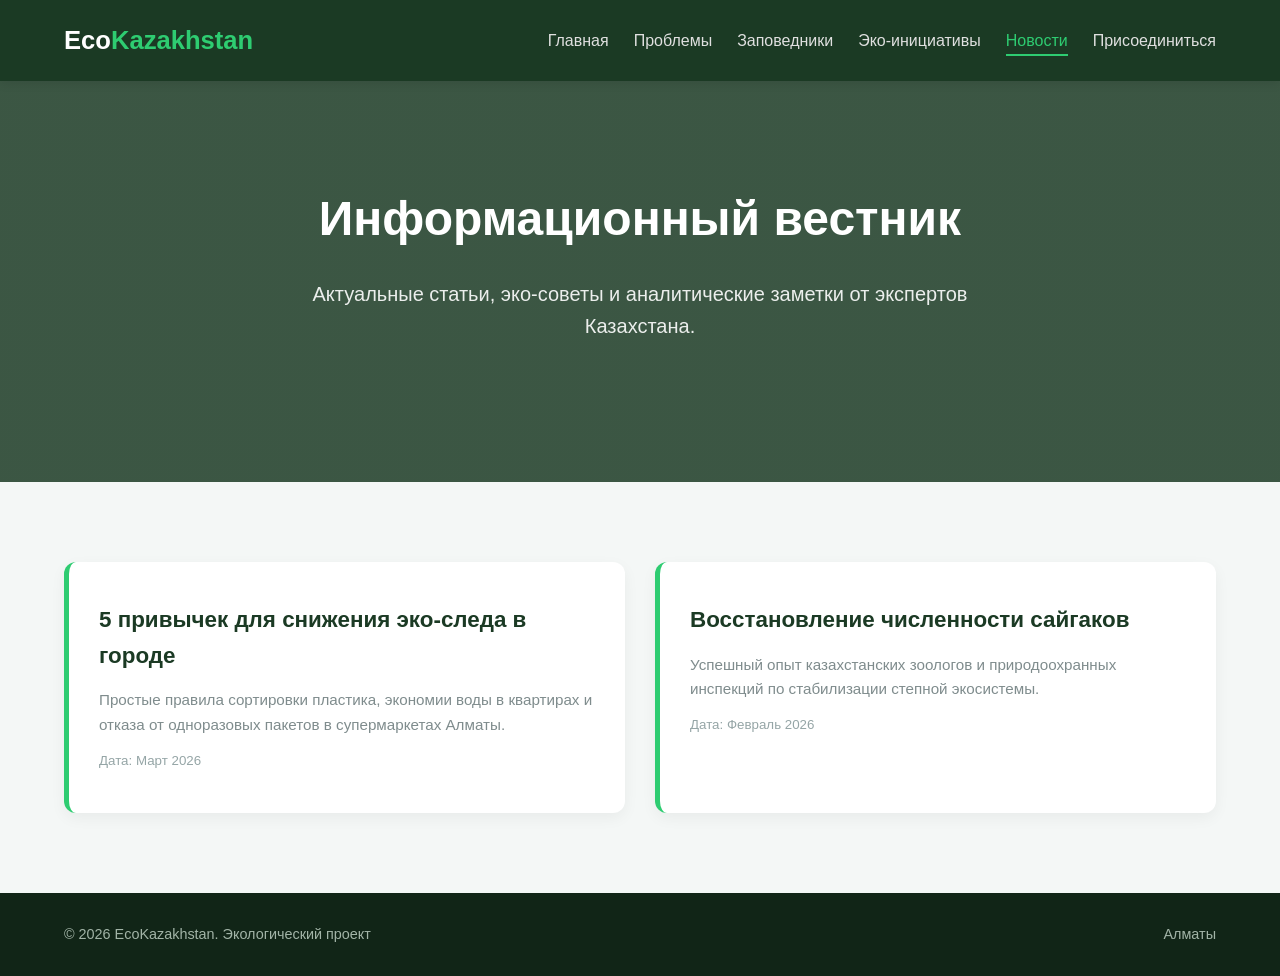
==== blog.html @ ea90a3e9 "Я добавил blog.html, green-tech.html, nature.html, problems.html, И переписал индекс и стиль" ====
<!DOCTYPE html>
<html lang="ru">
<head>
    <meta charset="UTF-8">
    <meta name="viewport" content="width=device-width, initial-scale=1.0">
    <title>Эко-Блог | EcoKazakhstan</title>
    <link rel="stylesheet" href="style.css">
</head>
<body>
    <header class="main-header">
        <div class="container header-flex">
            <a href="index.html" class="logo">Eco<span>Kazakhstan</span></a>
            <nav class="main-nav">
                <ul>
                    <li><a href="index.html">Главная</a></li>
                    <li><a href="problems.html">Проблемы</a></li>
                    <li><a href="nature.html">Заповедники</a></li>
                    <li><a href="green-tech.html">Эко-инициативы</a></li>
                    <li><a href="blog.html" class="active">Новости</a></li>
                    <li><a href="contacts.html">Присоединиться</a></li>
                </ul>
            </nav>
        </div>
    </header>

    <main>
        <section class="hero-section" style="background: linear-gradient(rgba(27,58,36,0.85), rgba(27,58,36,0.85)), url('https://images.unsplash.com/photo-1499750310107-5fef28a66643?auto=format&fit=crop&w=1200&q=80') no-repeat center/cover;">
            <div class="container">
                <h1>Информационный вестник</h1>
                <p>Актуальные статьи, эко-советы и аналитические заметки от экспертов Казахстана.</p>
            </div>
        </section>

        <section class="eco-directions">
            <div class="container">
                <div class="directions-grid">
                    <article class="direction-card" style="text-align: left; border-bottom: none; border-left: 5px solid #2ecc71;">
                        <h3>5 привычек для снижения эко-следа в городе</h3>
                        <p style="margin: 10px 0;">Простые правила сортировки пластика, экономии воды в квартирах и отказа от одноразовых пакетов в супермаркетах Алматы.</p>
                        <small style="color: #95a5a6;">Дата: Март 2026</small>
                    </article>
                    <article class="direction-card" style="text-align: left; border-bottom: none; border-left: 5px solid #2ecc71;">
                        <h3>Восстановление численности сайгаков</h3>
                        <p style="margin: 10px 0;">Успешный опыт казахстанских зоологов и природоохранных инспекций по стабилизации степной экосистемы.</p>
                        <small style="color: #95a5a6;">Дата: Февраль 2026</small>
                    </article>
                </div>
            </div>
        </section>
    </main>

    <footer class="main-footer">
        <div class="container footer-flex">
            <p>&copy; 2026 EcoKazakhstan. Экологический проект</p>
            <p>Алматы</p>
        </div>
    </footer>
</body>
</html>
---- style.css ----
* {
    box-sizing: border-box;
    margin: 0;
    padding: 0;
}

body {
    font-family: 'Helvetica Neue', Arial, sans-serif;
    line-height: 1.6;
    color: #2c3e50;
    background-color: #f4f7f6;
}

.container {
    width: 90%;
    max-width: 1200px;
    margin: 0 auto;
}


.main-header {
    background-color: #1b3a24; /* Глубокий экологичный зеленый */
    color: #fff;
    padding: 20px 0;
    position: sticky;
    top: 0;
    z-index: 100;
    box-shadow: 0 2px 10px rgba(0,0,0,0.1);
}

.header-flex {
    display: flex;
    justify-content: space-between;
    align-items: center;
}

.logo {
    font-size: 1.6rem;
    font-weight: bold;
    color: #fff;
    text-decoration: none;
}

.logo span {
    color: #2ecc71; /* Ярко-зеленый акцент */
}

.main-nav ul {
    list-style: none;
    display: flex;
    gap: 25px;
}

.main-nav a {
    color: #e0e0e0;
    text-decoration: none;
    font-size: 1rem;
    padding-bottom: 5px;
    transition: color 0.3s ease, border-bottom 0.3s ease;
    border-bottom: 2px solid transparent;
}


.main-nav a:hover,
.main-nav a.active {
    color: #2ecc71;
    border-bottom: 2px solid #2ecc71;
}


   
.hero-section {
    background: linear-gradient(rgba(27, 58, 36, 0.8), rgba(27, 58, 36, 0.8)), 
                url('https://images.unsplash.com/photo-1500485035595-cbe6f645feb1?auto=format&fit=crop&w=1200&q=80') no-repeat center center/cover;
    color: #fff;
    padding: 100px 0;
    text-align: center;
}

.hero-section h1 {
    font-size: 3rem;
    margin-bottom: 20px;
    font-weight: 700;
}

.hero-section p {
    font-size: 1.25rem;
    max-width: 700px;
    margin: 0 auto 40px auto;
    opacity: 0.9;
}

.btn-primary {
    display: inline-block;
    background-color: #2ecc71;
    color: #fff;
    padding: 14px 30px;
    border-radius: 30px;
    text-decoration: none;
    font-weight: bold;
    text-transform: uppercase;
    font-size: 0.9rem;
    letter-spacing: 1px;
    transition: background 0.3s ease, transform 0.2s ease;
}

.btn-primary:hover {
    background-color: #27ae60;
    transform: translateY(-3px);
}


.eco-directions {
    padding: 80px 0;
}

.eco-directions h2 {
    text-align: center;
    font-size: 2.2rem;
    margin-bottom: 50px;
    color: #1b3a24;
}

.directions-grid {
    display: grid;
    grid-template-columns: repeat(auto-fit, minmax(300px, 1fr));
    gap: 30px;
}

.direction-card {
    background-color: #fff;
    padding: 40px 30px;
    border-radius: 12px;
    box-shadow: 0 5px 15px rgba(0, 0, 0, 0.05);
    transition: transform 0.3s ease, box-shadow 0.3s ease;
    text-align: center;
    border-bottom: 5px solid #2ecc71;
}

.direction-card:hover {
    transform: translateY(-10px);
    box-shadow: 0 15px 30px rgba(0, 0, 0, 0.1);
}

.card-icon {
    font-size: 3rem;
    margin-bottom: 20px;
}

.direction-card h3 {
    margin-bottom: 15px;
    color: #1b3a24;
    font-size: 1.4rem;
}

.direction-card p {
    color: #7f8c8d;
    font-size: 0.95rem;
}


.main-footer {
    background-color: #112517;
    color: #a2b4a7;
    padding: 30px 0;
    font-size: 0.9rem;
}

.footer-flex {
    display: flex;
    justify-content: space-between;
    align-items: center;
}



@media (max-width: 768px) {
    .header-flex, .footer-flex {
        flex-direction: column;
        gap: 20px;
        text-align: center;
    }

    .hero-section h1 {
        font-size: 2.2rem;
    }

    .hero-section p {
        font-size: 1.1rem;
    }
}


@media (max-width: 480px) {
    .main-nav ul {
        flex-direction: column;
        gap: 12px;
    }

    .hero-section {
        padding: 60px 0;
    }

    .hero-section h1 {
        font-size: 1.8rem;
    }
}
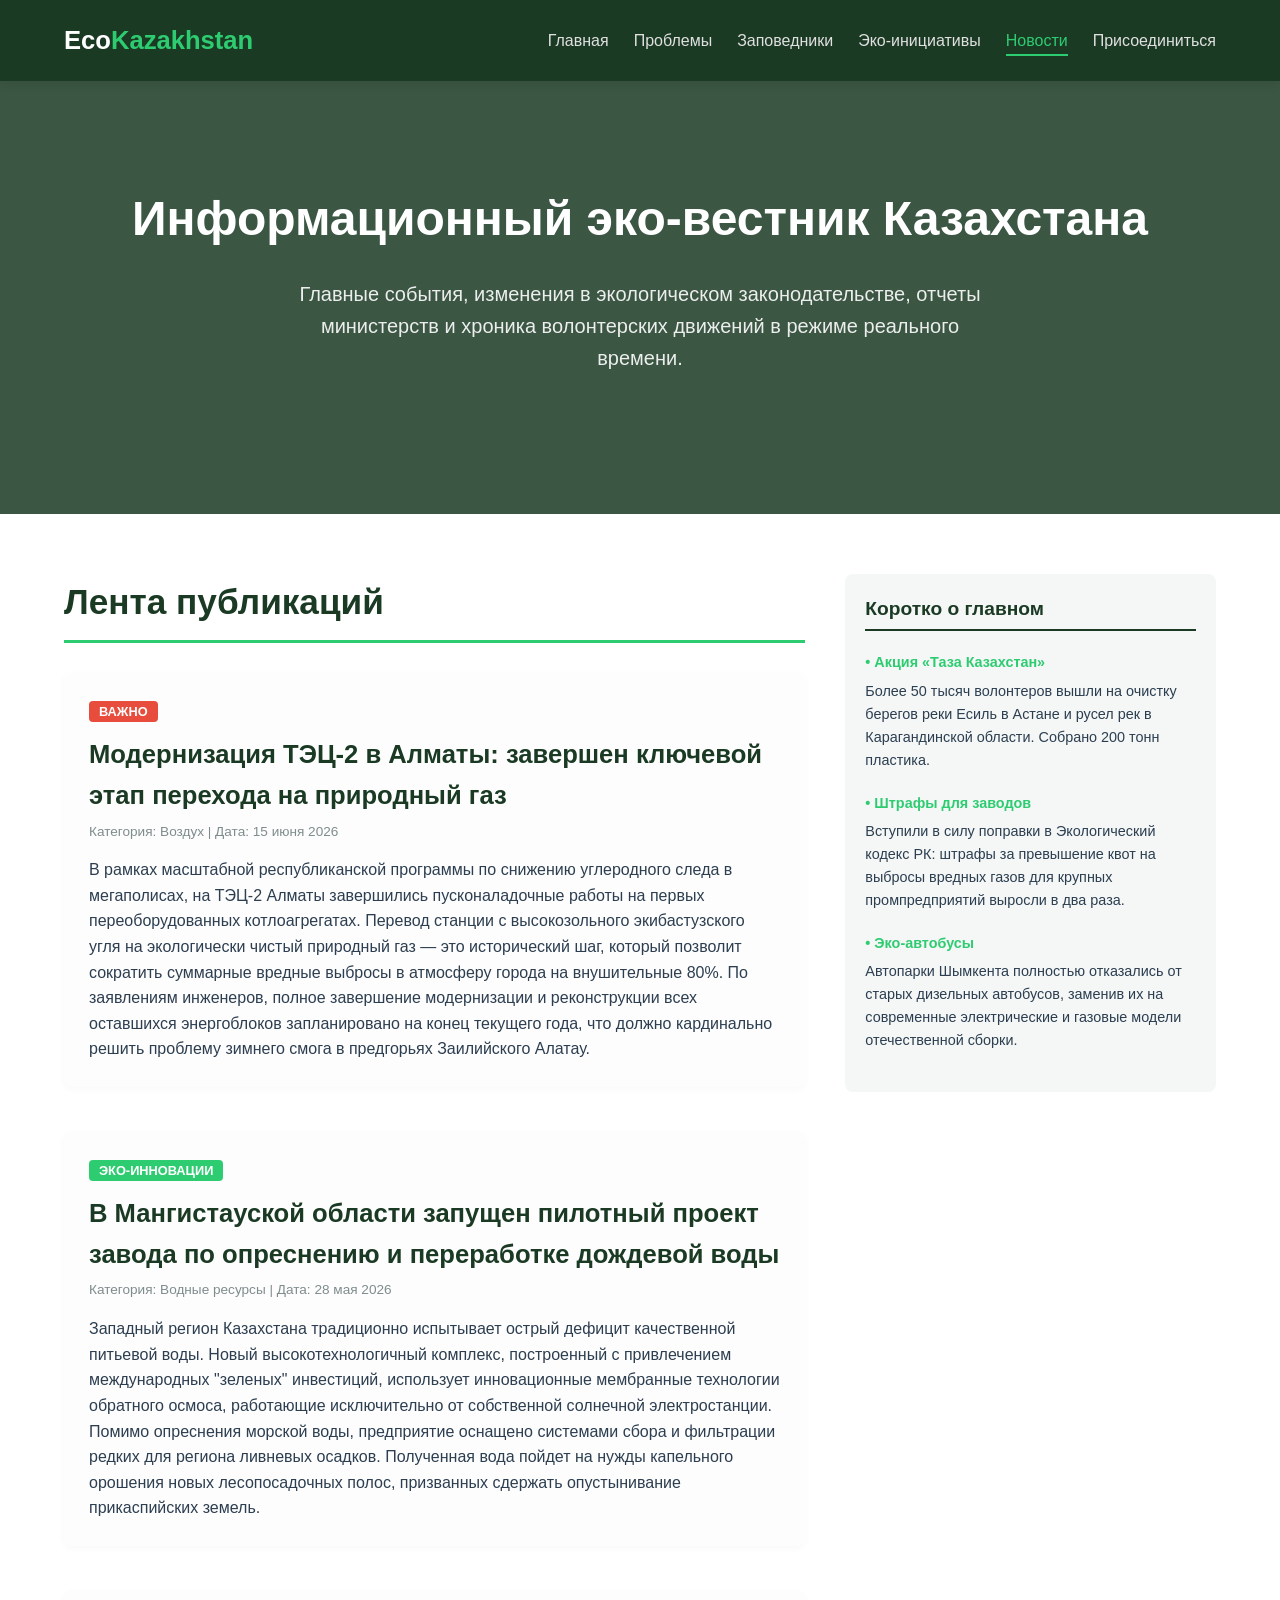
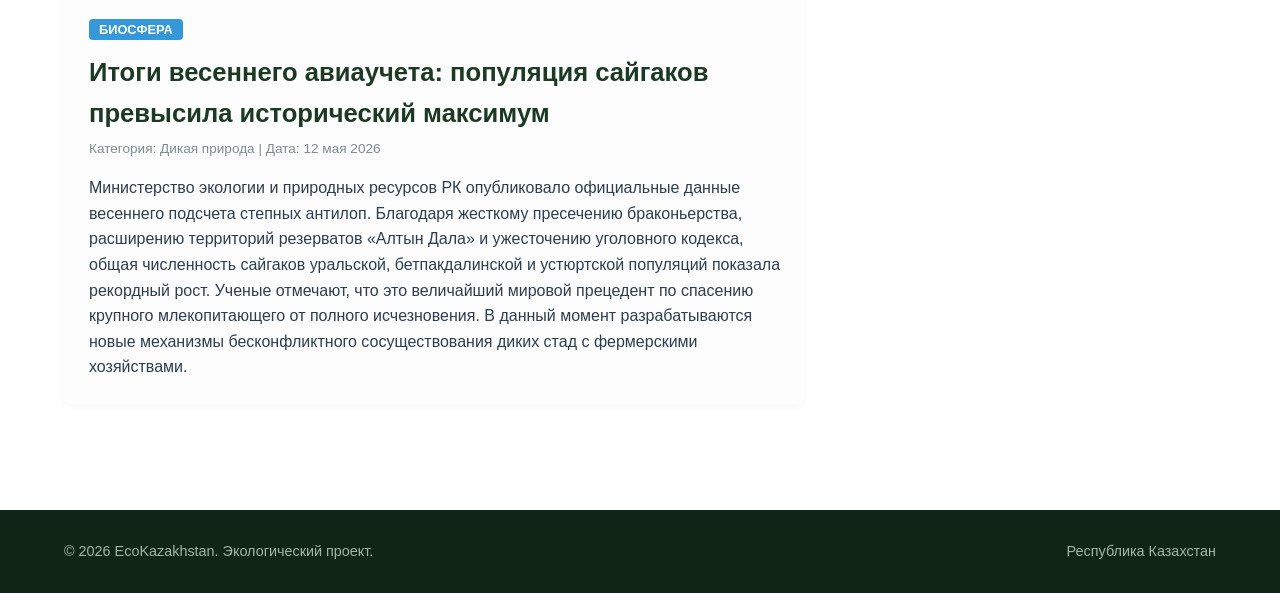
==== commit 8e13cada: "добавил датабазе, контакты, профиль но еще не закончил и добвил стиль" ====
--- a/blog.html
+++ b/blog.html
@@ -3,10 +3,11 @@
 <head>
     <meta charset="UTF-8">
     <meta name="viewport" content="width=device-width, initial-scale=1.0">
-    <title>Эко-Блог | EcoKazakhstan</title>
+    <title>Эко-Блог и Новости | EcoKazakhstan</title>
     <link rel="stylesheet" href="style.css">
 </head>
 <body>
+    
     <header class="main-header">
         <div class="container header-flex">
             <a href="index.html" class="logo">Eco<span>Kazakhstan</span></a>
@@ -24,35 +25,76 @@
     </header>
 
     <main>
-        <section class="hero-section" style="background: linear-gradient(rgba(27,58,36,0.85), rgba(27,58,36,0.85)), url('https://images.unsplash.com/photo-1499750310107-5fef28a66643?auto=format&fit=crop&w=1200&q=80') no-repeat center/cover;">
+        
+        <section class="hero-section" style="background: linear-gradient(rgba(27,58,36,0.85), rgba(27,58,36,0.85)), url('https://images.unsplash.com/photo-1504711434969-e33886168f5c?auto=format&fit=crop&w=1200&q=80') no-repeat center/cover;">
             <div class="container">
-                <h1>Информационный вестник</h1>
-                <p>Актуальные статьи, эко-советы и аналитические заметки от экспертов Казахстана.</p>
+                <h1>Информационный эко-вестник Казахстана</h1>
+                <p>Главные события, изменения в экологическом законодательстве, отчеты министерств и хроника волонтерских движений в режиме реального времени.</p>
             </div>
         </section>
 
-        <section class="eco-directions">
-            <div class="container">
-                <div class="directions-grid">
-                    <article class="direction-card" style="text-align: left; border-bottom: none; border-left: 5px solid #2ecc71;">
-                        <h3>5 привычек для снижения эко-следа в городе</h3>
-                        <p style="margin: 10px 0;">Простые правила сортировки пластика, экономии воды в квартирах и отказа от одноразовых пакетов в супермаркетах Алматы.</p>
-                        <small style="color: #95a5a6;">Дата: Март 2026</small>
+        
+        <section class="eco-directions" style="background-color: #fff; padding: 60px 0;">
+            <div class="container" style="display: grid; grid-template-columns: 2fr 1fr; gap: 40px; align-items: start;">
+                
+                
+                <div class="news-main-flow">
+                    <h2 style="text-align: left; margin-bottom: 30px; color: #1b3a24; border-bottom: 3px solid #2ecc71; padding-bottom: 10px;">Лента публикаций</h2>
+
+                    
+                    <article style="margin-bottom: 45px; background: #fdfdfd; padding: 25px; border-radius: 8px; box-shadow: 0 2px 8px rgba(0,0,0,0.03);">
+                        <span style="background: #e74c3c; color: white; padding: 3px 10px; border-radius: 4px; font-size: 0.8rem; font-weight: bold;">ВАЖНО</span>
+                        <h3 style="color: #1b3a24; font-size: 1.6rem; margin: 10px 0 5px 0;">Модернизация ТЭЦ-2 в Алматы: завершен ключевой этап перехода на природный газ</h3>
+                        <p style="color: #7f8c8d; font-size: 0.85rem; margin-bottom: 15px;">Категория: Воздух | Дата: <time datetime="2026-06-15">15 июня 2026</time></p>
+                        <p>В рамках масштабной республиканской программы по снижению углеродного следа в мегаполисах, на ТЭЦ-2 Алматы завершились пусконаладочные работы на первых переоборудованных котлоагрегатах. Перевод станции с высокозольного экибастузского угля на экологически чистый природный газ — это исторический шаг, который позволит сократить суммарные вредные выбросы в атмосферу города на внушительные 80%. По заявлениям инженеров, полное завершение модернизации и реконструкции всех оставшихся энергоблоков запланировано на конец текущего года, что должно кардинально решить проблему зимнего смога в предгорьях Заилийского Алатау.</p>
                     </article>
-                    <article class="direction-card" style="text-align: left; border-bottom: none; border-left: 5px solid #2ecc71;">
-                        <h3>Восстановление численности сайгаков</h3>
-                        <p style="margin: 10px 0;">Успешный опыт казахстанских зоологов и природоохранных инспекций по стабилизации степной экосистемы.</p>
-                        <small style="color: #95a5a6;">Дата: Февраль 2026</small>
+
+                    
+                    <article style="margin-bottom: 45px; background: #fdfdfd; padding: 25px; border-radius: 8px; box-shadow: 0 2px 8px rgba(0,0,0,0.03);">
+                        <span style="background: #2ecc71; color: white; padding: 3px 10px; border-radius: 4px; font-size: 0.8rem; font-weight: bold;">ЭКО-ИННОВАЦИИ</span>
+                        <h3 style="color: #1b3a24; font-size: 1.6rem; margin: 10px 0 5px 0;">В Мангистауской области запущен пилотный проект завода по опреснению и переработке дождевой воды</h3>
+                        <p style="color: #7f8c8d; font-size: 0.85rem; margin-bottom: 15px;">Категория: Водные ресурсы | Дата: <time datetime="2026-05-28">28 мая 2026</time></p>
+                        <p>Западный регион Казахстана традиционно испытывает острый дефицит качественной питьевой воды. Новый высокотехнологичный комплекс, построенный с привлечением международных "зеленых" инвестиций, использует инновационные мембранные технологии обратного осмоса, работающие исключительно от собственной солнечной электростанции. Помимо опреснения морской воды, предприятие оснащено системами сбора и фильтрации редких для региона ливневых осадков. Полученная вода пойдет на нужды капельного орошения новых лесопосадочных полос, призванных сдержать опустынивание прикаспийских земель.</p>
+                    </article>
+
+                    
+                    <article style="margin-bottom: 45px; background: #fdfdfd; padding: 25px; border-radius: 8px; box-shadow: 0 2px 8px rgba(0,0,0,0.03);">
+                        <span style="background: #3498db; color: white; padding: 3px 10px; border-radius: 4px; font-size: 0.8rem; font-weight: bold;">БИОСФЕРА</span>
+                        <h3 style="color: #1b3a24; font-size: 1.6rem; margin: 10px 0 5px 0;">Итоги весеннего авиаучета: популяция сайгаков превысила исторический максимум</h3>
+                        <p style="color: #7f8c8d; font-size: 0.85rem; margin-bottom: 15px;">Категория: Дикая природа | Дата: <time datetime="2026-05-12">12 мая 2026</time></p>
+                        <p>Министерство экологии и природных ресурсов РК опубликовало официальные данные весеннего подсчета степных антилоп. Благодаря жесткому пресечению браконьерства, расширению территорий резерватов «Алтын Дала» и ужесточению уголовного кодекса, общая численность сайгаков уральской, бетпакдалинской и устюртской популяций показала рекордный рост. Ученые отмечают, что это величайший мировой прецедент по спасению крупного млекопитающего от полного исчезновения. В данный момент разрабатываются новые механизмы бесконфликтного сосуществования диких стад с фермерскими хозяйствами.</p>
                     </article>
                 </div>
+
+                
+                <aside class="news-sidebar" style="background: #f4f7f6; padding: 20px; border-radius: 8px;">
+                    <h3 style="color: #1b3a24; font-size: 1.2rem; margin-bottom: 20px; border-bottom: 2px solid #1b3a24; padding-bottom: 5px;">Коротко о главном</h3>
+                    
+                    <div style="margin-bottom: 20px; font-size: 0.9rem;">
+                        <span style="color: #2ecc71; font-weight: bold;">• Акция «Таза Казахстан»</span>
+                        <p style="margin-top: 5px;">Более 50 тысяч волонтеров вышли на очистку берегов реки Есиль в Астане и русел рек в Карагандинской области. Собрано 200 тонн пластика.</p>
+                    </div>
+
+                    <div style="margin-bottom: 20px; font-size: 0.9rem;">
+                        <span style="color: #2ecc71; font-weight: bold;">• Штрафы для заводов</span>
+                        <p style="margin-top: 5px;">Вступили в силу поправки в Экологический кодекс РК: штрафы за превышение квот на выбросы вредных газов для крупных промпредприятий выросли в два раза.</p>
+                    </div>
+
+                    <div style="margin-bottom: 20px; font-size: 0.9rem;">
+                        <span style="color: #2ecc71; font-weight: bold;">• Эко-автобусы</span>
+                        <p style="margin-top: 5px;">Автопарки Шымкента полностью отказались от старых дизельных автобусов, заменив их на современные электрические и газовые модели отечественной сборки.</p>
+                    </div>
+                </aside>
+
             </div>
         </section>
     </main>
 
+    
     <footer class="main-footer">
         <div class="container footer-flex">
-            <p>&copy; 2026 EcoKazakhstan. Экологический проект</p>
-            <p>Алматы</p>
+            <p>&copy; 2026 EcoKazakhstan. Экологический проект.</p>
+            <p>Республика Казахстан</p>
         </div>
     </footer>
 </body>
--- a/style.css
+++ b/style.css
@@ -20,7 +20,7 @@
 
 
 .main-header {
-    background-color: #1b3a24; /* Глубокий экологичный зеленый */
+    background-color: #1b3a24;
     color: #fff;
     padding: 20px 0;
     position: sticky;
@@ -43,7 +43,7 @@
 }
 
 .logo span {
-    color: #2ecc71; /* Ярко-зеленый акцент */
+    color: #2ecc71; 
 }
 
 .main-nav ul {
@@ -205,4 +205,252 @@
     .hero-section h1 {
         font-size: 1.8rem;
     }
+} 
+/* ==========================================
+   СТИЛИ ДЛЯ ФОРМЫ РЕГИСТРАЦИИ В ОБЩЕМ СТИЛЕ СТРАНИЦ
+   ========================================== */
+.form-section-wrapper {
+    padding: 60px 0;
+    background-color: #f8faf9; /* Природный мягкий светлый фон */
+    display: flex;
+    justify-content: center;
+    align-items: center;
+}
+
+.auth-form {
+    background: #ffffff;
+    padding: 40px;
+    border-radius: 8px; /* Такое же скругление, как у карточек проекта */
+    box-shadow: 0 4px 15px rgba(0, 0, 0, 0.05); /* Легкая современная тень */
+    max-width: 450px;
+    width: 100%;
+    margin: 0 auto;
+    border-top: 4px solid #1b3a24; /* Фирменный темно-зеленый цвет из шапки */
+}
+
+.auth-title {
+    color: #1b3a24; /* Фирменный темно-зеленый цвет */
+    font-size: 1.7rem;
+    margin-bottom: 25px;
+    text-align: center;
+    font-weight: 700;
+}
+
+.auth-group {
+    margin-bottom: 20px;
+    text-align: left;
+}
+
+.auth-label {
+    display: block;
+    margin-bottom: 8px;
+    font-weight: 600;
+    color: #2c3e50;
+    font-size: 0.95rem;
+}
+
+.auth-input {
+    width: 100%;
+    padding: 12px 16px;
+    border: 1px solid #dddddd;
+    border-radius: 6px;
+    font-size: 1rem;
+    color: #333333;
+    background-color: #ffffff;
+    transition: border-color 0.3s ease, box-shadow 0.3s ease;
+}
+
+/* Эффект фокуса в фирменном стиле (светло-зеленый акцент) */
+.auth-input:focus {
+    outline: none;
+    border-color: #2ecc71; 
+    box-shadow: 0 0 8px rgba(46, 204, 113, 0.15);
+}
+
+/* Кнопка в стиле главных кнопок сайта (btn-primary) */
+.auth-btn {
+    display: block;
+    width: 100%;
+    background-color: #1b3a24; /* Тот же цвет, что и у шапки/кнопок на главной */
+    color: #ffffff;
+    padding: 14px;
+    border: none;
+    border-radius: 6px;
+    font-size: 1.1rem;
+    font-weight: bold;
+    cursor: pointer;
+    transition: background-color 0.3s ease, transform 0.2s ease;
+    margin-top: 15px;
+}
+
+/* Эффект при наведении на кнопку */
+.auth-btn:hover {
+    background-color: #27ae60; /* Плавный переход в ярко-зеленый при наведении */
+    transform: translateY(-1px);
+}
+
+.auth-btn:active {
+    transform: translateY(0);
+}
+
+/* Адаптивность для мобильных телефонов */
+@media (max-width: 480px) {
+    .auth-form {
+        padding: 25px 20px;
+    }
+}
+/* Блок с переходом на страницу входа под кнопкой */
+.auth-footer-links {
+    margin-top: 20px;
+    text-align: center;
+    font-size: 0.95rem;
+    color: #7f8c8d;
+}
+
+.auth-footer-links a {
+    color: #1b3a24; /* Фирменный темно-зеленый цвет */
+    font-weight: bold;
+    text-decoration: none;
+    transition: color 0.2s ease;
+    margin-left: 5px;
+}
+
+/* Эффект при наведении на ссылку «Войти» */
+.auth-footer-links a:hover {
+    color: #2ecc71; /* Меняется на ярко-зеленый */
+    text-decoration: underline; /* Появляется подчеркивание */
+}
+/* ==========================================
+   СТИЛИ ДЛЯ СТРАНИЦЫ ПРОФИЛЯ ПОЛЬЗОВАТЕЛЯ
+   ========================================== */
+/* ==========================================
+   ЭКО-СТИЛИ ДЛЯ ЛИЧНОГО КАБИНЕТА
+   ========================================== */
+.profile-section-wrapper {
+    padding: 60px 0;
+    background-color: #f8faf9; /* Мягкий светлый фон */
+}
+
+.eco-profile-card {
+    background: #ffffff;
+    padding: 40px;
+    border-radius: 8px; /* Скругление как у карточек на сайте */
+    box-shadow: 0 4px 15px rgba(0, 0, 0, 0.05); /* Легкая тень */
+    max-width: 450px;
+    width: 100%;
+    margin: 0 auto;
+    border-top: 4px solid #1b3a24; /* Фирменная темно-зеленая полоса */
+    text-align: center;
+}
+
+.profile-card-title {
+    color: #1b3a24;
+    font-size: 1.6rem;
+    font-weight: 700;
+    margin-bottom: 10px;
+}
+
+.profile-welcome {
+    color: #555555;
+    font-size: 1rem;
+    margin-bottom: 25px;
+}
+
+.profile-username {
+    color: #2ecc71; /* Выделение ника ярко-зеленым */
+    font-weight: bold;
+}
+
+/* Контейнер для зеленой аватарки */
+.profile-avatar-container {
+    display: flex;
+    justify-content: center;
+    margin-bottom: 25px;
+}
+
+.profile-avatar-circle {
+    width: 120px;
+    height: 120px;
+    border-radius: 50%;
+    background-color: #e8f5e9; /* Светло-зеленый эко-фон */
+    border: 2px solid #2ecc71; /* Зеленая рамка */
+    display: flex;
+    justify-content: center;
+    align-items: center;
+    overflow: hidden;
+    transition: transform 0.3s ease;
+}
+
+.profile-avatar-circle:hover {
+    transform: scale(1.05); /* Легкое увеличение при наведении */
+}
+
+.profile-avatar-circle svg {
+    width: 65px;
+    height: 65px;
+}
+
+/* Поля формы */
+.profile-form {
+    display: flex;
+    flex-direction: column;
+    text-align: left;
+}
+
+.profile-group {
+    margin-bottom: 18px;
+}
+
+.profile-label {
+    display: block;
+    margin-bottom: 6px;
+    font-weight: 600;
+    color: #2c3e50;
+    font-size: 0.9rem;
+}
+
+.profile-input {
+    width: 100%;
+    padding: 11px 14px;
+    border: 1px solid #dddddd;
+    border-radius: 6px;
+    font-size: 0.95rem;
+    color: #333333;
+    transition: border-color 0.3s ease, box-shadow 0.3s ease;
+}
+
+.profile-input:focus {
+    outline: none;
+    border-color: #2ecc71;
+    box-shadow: 0 0 6px rgba(46, 204, 113, 0.15);
+}
+
+/* Стилизация выбора файла */
+.profile-file-input {
+    font-size: 0.85rem;
+    color: #666;
+    cursor: pointer;
+}
+
+/* Фирменная кнопка в стиле всего сайта */
+.profile-btn-submit {
+    background-color: #1b3a24; /* Темно-зеленый основной цвет */
+    color: #ffffff;
+    border: none;
+    padding: 13px;
+    border-radius: 6px;
+    font-size: 1rem;
+    font-weight: bold;
+    cursor: pointer;
+    margin-top: 10px;
+    transition: background-color 0.3s ease, transform 0.2s ease;
+}
+
+.profile-btn-submit:hover {
+    background-color: #2ecc71; /* При наведении меняется на ярко-зеленый */
+    transform: translateY(-1px);
+}
+
+.profile-btn-submit:active {
+    transform: translateY(0);
 }
